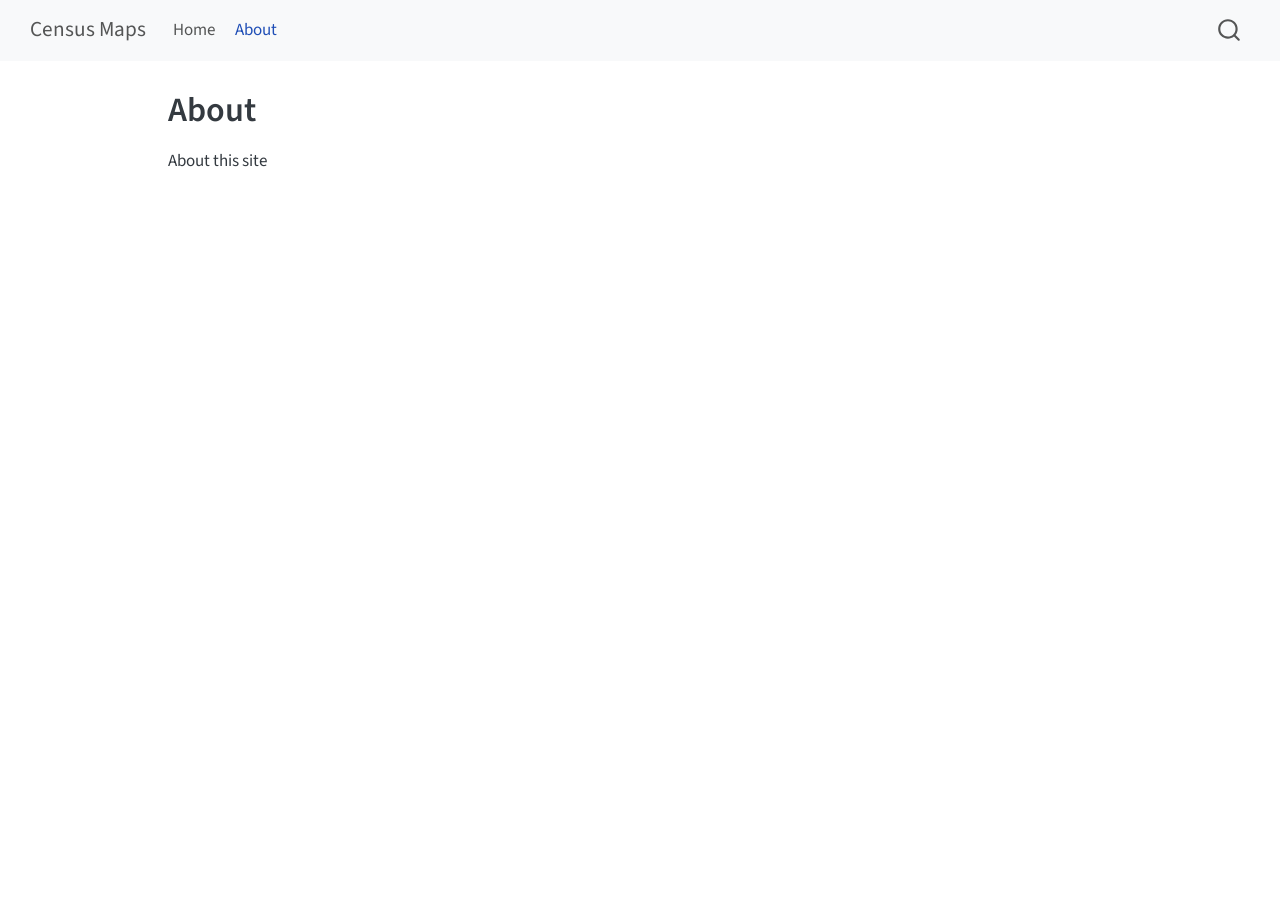
==== about.html @ 34466320 "Built site for gh-pages" ====
<!DOCTYPE html>
<html xmlns="http://www.w3.org/1999/xhtml" lang="en" xml:lang="en"><head>

<meta charset="utf-8">
<meta name="generator" content="quarto-1.10.19">

<meta name="viewport" content="width=device-width, initial-scale=1.0, user-scalable=yes">


<title>About – Census Maps</title>
<style>
/* Default styles provided by pandoc.
** See https://pandoc.org/MANUAL.html#variables-for-html for config info.
*/
span.smallcaps{font-variant: small-caps;}
div.columns{display: flex; gap: 1.5em;}
div.column{flex: auto;}
@media screen {
div.columns{gap: min(4vw, 1.5em);}
div.column{overflow-x: auto;}
}
div.hanging-indent{margin-left: 1.5em; text-indent: -1.5em;}
ul.task-list{list-style: none;}
ul.task-list li input[type="checkbox"] {
  width: 0.8em;
  margin: 0 0.8em 0.2em -1em; /* quarto-specific, see https://github.com/quarto-dev/quarto-cli/issues/4556 */ 
  vertical-align: middle;
}
</style>


<script src="site_libs/quarto-nav/quarto-nav.js"></script>
<script src="site_libs/quarto-nav/headroom.min.js"></script>
<script src="site_libs/clipboard/clipboard.min.js"></script>
<script src="site_libs/quarto-search/autocomplete.umd.js"></script>
<script src="site_libs/quarto-search/fuse.min.js"></script>
<script src="site_libs/quarto-search/quarto-search.js"></script>
<meta name="quarto:offset" content="./">
<script src="site_libs/quarto-html/quarto.js" type="module"></script>
<script src="site_libs/quarto-html/tabsets/tabsets.js" type="module"></script>
<script src="site_libs/quarto-html/popper.min.js"></script>
<script src="site_libs/quarto-html/tippy.umd.min.js"></script>
<script src="site_libs/quarto-html/anchor.min.js"></script>
<link href="site_libs/quarto-html/tippy.css" rel="stylesheet">
<link href="site_libs/quarto-html/quarto-syntax-highlighting-bf27225e3a48a9273f3daa8f8e829971.css" rel="stylesheet" id="quarto-text-highlighting-styles">
<script src="site_libs/bootstrap/bootstrap.min.js"></script>
<link href="site_libs/bootstrap/bootstrap-icons.css" rel="stylesheet">
<link href="site_libs/bootstrap/bootstrap-22ddd0bc8811bb05b22c9f1af5ad3da3.min.css" rel="stylesheet" append-hash="true" id="quarto-bootstrap" data-mode="light">
<script id="quarto-search-options" type="application/json">{
  "location": "navbar",
  "copy-button": false,
  "collapse-after": 3,
  "panel-placement": "end",
  "type": "overlay",
  "limit": 50,
  "keyboard-shortcut": [
    "f",
    "/",
    "s"
  ],
  "show-item-context": false,
  "language": {
    "search-no-results-text": "No results",
    "search-matching-documents-text": "matching documents",
    "search-copy-link-title": "Copy link to search",
    "search-hide-matches-text": "Hide additional matches",
    "search-more-match-text": "more match in this document",
    "search-more-matches-text": "more matches in this document",
    "search-clear-button-title": "Clear",
    "search-text-placeholder": "",
    "search-detached-cancel-button-title": "Cancel",
    "search-submit-button-title": "Submit",
    "search-label": "Search"
  }
}</script>


<link rel="stylesheet" href="styles.css">
</head>

<body class="nav-fixed quarto-light">

<div id="quarto-search-results"></div>
  <header id="quarto-header" class="headroom fixed-top">
    <nav class="navbar navbar-expand-lg " data-bs-theme="dark">
      <div class="navbar-container container-fluid">
      <div class="navbar-brand-container mx-auto">
    <a class="navbar-brand" href="./index.html">
    <span class="navbar-title">Census Maps</span>
    </a>
  </div>
            <div id="quarto-search" class="" title="Search"></div>
          <button class="navbar-toggler" type="button" data-bs-toggle="collapse" data-bs-target="#navbarCollapse" aria-controls="navbarCollapse" role="menu" aria-expanded="false" aria-label="Toggle navigation" onclick="if (window.quartoToggleHeadroom) { window.quartoToggleHeadroom(); }">
  <span class="navbar-toggler-icon"></span>
</button>
          <div class="collapse navbar-collapse" id="navbarCollapse">
            <ul class="navbar-nav navbar-nav-scroll me-auto">
  <li class="nav-item">
    <a class="nav-link" href="./index.html"> 
<span class="menu-text">Home</span></a>
  </li>  
  <li class="nav-item">
    <a class="nav-link active" href="./about.html" aria-current="page"> 
<span class="menu-text">About</span></a>
  </li>  
</ul>
          </div> <!-- /navcollapse -->
            <div class="quarto-navbar-tools">
</div>
      </div> <!-- /container-fluid -->
    </nav>
</header>
<!-- content -->
<div id="quarto-content" class="quarto-container page-columns page-rows-contents page-layout-article page-navbar">
<!-- sidebar -->
<!-- margin-sidebar -->
    <div id="quarto-margin-sidebar" class="sidebar margin-sidebar zindex-bottom">
        
    </div>
<!-- main -->
<main class="content" id="quarto-document-content">

<header id="title-block-header" class="quarto-title-block default">
<div class="quarto-title">
<h1 class="title">About</h1>
</div>



<div class="quarto-title-meta">

    
  
    
  </div>
  


</header>


<p>About this site</p>



</main> <!-- /main -->
<script id="quarto-html-after-body" type="application/javascript">
  window.document.addEventListener("DOMContentLoaded", function (event) {
    const icon = "";
    const anchorJS = new window.AnchorJS();
    anchorJS.options = {
      placement: 'right',
      icon: icon
    };
    anchorJS.add('.anchored');
    const isCodeAnnotation = (el) => {
      for (const clz of el.classList) {
        if (clz.startsWith('code-annotation-')) {                     
          return true;
        }
      }
      return false;
    }
    const onCopySuccess = function(e) {
      // button target
      const button = e.trigger;
      // don't keep focus
      button.blur();
      // flash "checked"
      button.classList.add('code-copy-button-checked');
      var currentTitle = button.getAttribute("title");
      button.setAttribute("title", "Copied!");
      let tooltip;
      if (window.bootstrap) {
        button.setAttribute("data-bs-toggle", "tooltip");
        button.setAttribute("data-bs-placement", "left");
        button.setAttribute("data-bs-title", "Copied!");
        tooltip = new bootstrap.Tooltip(button, 
          { trigger: "manual", 
            customClass: "code-copy-button-tooltip",
            offset: [0, -8]});
        tooltip.show();    
      }
      setTimeout(function() {
        if (tooltip) {
          tooltip.hide();
          button.removeAttribute("data-bs-title");
          button.removeAttribute("data-bs-toggle");
          button.removeAttribute("data-bs-placement");
        }
        button.setAttribute("title", currentTitle);
        button.classList.remove('code-copy-button-checked');
      }, 1000);
      // clear code selection
      e.clearSelection();
    }
    const getTextToCopy = function(trigger) {
      const outerScaffold = trigger.parentElement.cloneNode(true);
      const codeEl = outerScaffold.querySelector('code');
      for (const childEl of codeEl.children) {
        if (isCodeAnnotation(childEl)) {
          childEl.remove();
        }
      }
      return codeEl.innerText;
    }
    const clipboard = new window.ClipboardJS('.code-copy-button:not([data-in-quarto-modal])', {
      text: getTextToCopy
    });
    clipboard.on('success', onCopySuccess);
    if (window.document.getElementById('quarto-embedded-source-code-modal')) {
      const clipboardModal = new window.ClipboardJS('.code-copy-button[data-in-quarto-modal]', {
        text: getTextToCopy,
        container: window.document.getElementById('quarto-embedded-source-code-modal')
      });
      clipboardModal.on('success', onCopySuccess);
    }
      var localhostRegex = new RegExp(/^(?:http|https):\/\/localhost\:?[0-9]*\//);
      var mailtoRegex = new RegExp(/^mailto:/);
        var filterRegex = new RegExp('/' + window.location.host + '/');
      var isInternal = (href) => {
          return filterRegex.test(href) || localhostRegex.test(href) || mailtoRegex.test(href);
      }
      // Inspect non-navigation links and adorn them if external
     var links = window.document.querySelectorAll('a[href]:not(.nav-link):not(.navbar-brand):not(.toc-action):not(.sidebar-link):not(.sidebar-item-toggle):not(.pagination-link):not(.no-external):not([aria-hidden]):not(.dropdown-item):not(.quarto-navigation-tool):not(.about-link)');
      for (var i=0; i<links.length; i++) {
        const link = links[i];
        if (!isInternal(link.href)) {
          // undo the damage that might have been done by quarto-nav.js in the case of
          // links that we want to consider external
          if (link.dataset.originalHref !== undefined) {
            link.href = link.dataset.originalHref;
          }
        }
      }
    function tippyHover(el, contentFn, onTriggerFn, onUntriggerFn) {
      const config = {
        allowHTML: true,
        maxWidth: 500,
        delay: 100,
        arrow: false,
        appendTo: function(el) {
            return el.parentElement;
        },
        interactive: true,
        interactiveBorder: 10,
        theme: 'quarto',
        placement: 'bottom-start',
      };
      if (contentFn) {
        config.content = contentFn;
      }
      if (onTriggerFn) {
        config.onTrigger = onTriggerFn;
      }
      if (onUntriggerFn) {
        config.onUntrigger = onUntriggerFn;
      }
      window.tippy(el, config); 
    }
    const noterefs = window.document.querySelectorAll('a[role="doc-noteref"]');
    for (var i=0; i<noterefs.length; i++) {
      const ref = noterefs[i];
      tippyHover(ref, function() {
        // use id or data attribute instead here
        let href = ref.getAttribute('data-footnote-href') || ref.getAttribute('href');
        try { href = new URL(href).hash; } catch {}
        const id = href.replace(/^#\/?/, "");
        const note = window.document.getElementById(id);
        if (note) {
          return note.innerHTML;
        } else {
          return "";
        }
      });
    }
    const xrefs = window.document.querySelectorAll('a.quarto-xref');
    const processXRef = (id, note) => {
      // Strip column container classes
      const stripColumnClz = (el) => {
        el.classList.remove("page-full", "page-columns");
        if (el.children) {
          for (const child of el.children) {
            stripColumnClz(child);
          }
        }
      }
      stripColumnClz(note)
      if (id === null || id.startsWith('sec-')) {
        // Special case sections, only their first couple elements
        const container = document.createElement("div");
        if (note.children && note.children.length > 2) {
          container.appendChild(note.children[0].cloneNode(true));
          for (let i = 1; i < note.children.length; i++) {
            const child = note.children[i];
            if (child.tagName === "P" && child.innerText === "") {
              continue;
            } else {
              container.appendChild(child.cloneNode(true));
              break;
            }
          }
          if (window.Quarto?.typesetMath) {
            window.Quarto.typesetMath(container);
          }
          return container.innerHTML
        } else {
          if (window.Quarto?.typesetMath) {
            window.Quarto.typesetMath(note);
          }
          return note.innerHTML;
        }
      } else {
        // Remove any anchor links if they are present
        const anchorLink = note.querySelector('a.anchorjs-link');
        if (anchorLink) {
          anchorLink.remove();
        }
        if (window.Quarto?.typesetMath) {
          window.Quarto.typesetMath(note);
        }
        if (note.classList.contains("callout")) {
          return note.outerHTML;
        } else {
          return note.innerHTML;
        }
      }
    }
    for (var i=0; i<xrefs.length; i++) {
      const xref = xrefs[i];
      tippyHover(xref, undefined, function(instance) {
        instance.disable();
        let url = xref.getAttribute('href');
        let hash = undefined; 
        if (url.startsWith('#')) {
          hash = url;
        } else {
          try { hash = new URL(url).hash; } catch {}
        }
        if (hash) {
          const id = hash.replace(/^#\/?/, "");
          const note = window.document.getElementById(id);
          if (note !== null) {
            try {
              const html = processXRef(id, note.cloneNode(true));
              instance.setContent(html);
            } finally {
              instance.enable();
              instance.show();
            }
          } else {
            // See if we can fetch this
            fetch(url.split('#')[0])
            .then(res => res.text())
            .then(html => {
              const parser = new DOMParser();
              const htmlDoc = parser.parseFromString(html, "text/html");
              const note = htmlDoc.getElementById(id);
              if (note !== null) {
                const html = processXRef(id, note);
                instance.setContent(html);
              } 
            }).finally(() => {
              instance.enable();
              instance.show();
            });
          }
        } else {
          // See if we can fetch a full url (with no hash to target)
          // This is a special case and we should probably do some content thinning / targeting
          fetch(url)
          .then(res => res.text())
          .then(html => {
            const parser = new DOMParser();
            const htmlDoc = parser.parseFromString(html, "text/html");
            const note = htmlDoc.querySelector('main.content');
            if (note !== null) {
              // This should only happen for chapter cross references
              // (since there is no id in the URL)
              // remove the first header
              if (note.children.length > 0 && note.children[0].tagName === "HEADER") {
                note.children[0].remove();
              }
              const html = processXRef(null, note);
              instance.setContent(html);
            } 
          }).finally(() => {
            instance.enable();
            instance.show();
          });
        }
      }, function(instance) {
      });
    }
        let selectedAnnoteEl;
        const selectorForAnnotation = ( cell, annotation) => {
          let cellAttr = 'data-code-cell="' + cell + '"';
          let lineAttr = 'data-code-annotation="' +  annotation + '"';
          const selector = 'span[' + cellAttr + '][' + lineAttr + ']';
          return selector;
        }
        const selectCodeLines = (annoteEl) => {
          const doc = window.document;
          const targetCell = annoteEl.getAttribute("data-target-cell");
          const targetAnnotation = annoteEl.getAttribute("data-target-annotation");
          const annoteSpan = window.document.querySelector(selectorForAnnotation(targetCell, targetAnnotation));
          const lines = annoteSpan.getAttribute("data-code-lines").split(",");
          const lineIds = lines.map((line) => {
            return targetCell + "-" + line;
          })
          let top = null;
          let height = null;
          let parent = null;
          if (lineIds.length > 0) {
              //compute the position of the single el (top and bottom and make a div)
              const el = window.document.getElementById(lineIds[0]);
              top = el.offsetTop;
              height = el.offsetHeight;
              parent = el.parentElement.parentElement;
            if (lineIds.length > 1) {
              const lastEl = window.document.getElementById(lineIds[lineIds.length - 1]);
              const bottom = lastEl.offsetTop + lastEl.offsetHeight;
              height = bottom - top;
            }
            if (top !== null && height !== null && parent !== null) {
              // cook up a div (if necessary) and position it 
              let div = window.document.getElementById("code-annotation-line-highlight");
              if (div === null) {
                div = window.document.createElement("div");
                div.setAttribute("id", "code-annotation-line-highlight");
                div.style.position = 'absolute';
                parent.appendChild(div);
              }
              div.style.top = top - 2 + "px";
              div.style.height = height + 4 + "px";
              div.style.left = 0;
              let gutterDiv = window.document.getElementById("code-annotation-line-highlight-gutter");
              if (gutterDiv === null) {
                gutterDiv = window.document.createElement("div");
                gutterDiv.setAttribute("id", "code-annotation-line-highlight-gutter");
                gutterDiv.style.position = 'absolute';
                const codeCell = window.document.getElementById(targetCell);
                const gutter = codeCell.querySelector('.code-annotation-gutter');
                gutter.appendChild(gutterDiv);
              }
              gutterDiv.style.top = top - 2 + "px";
              gutterDiv.style.height = height + 4 + "px";
            }
            selectedAnnoteEl = annoteEl;
          }
        };
        const unselectCodeLines = () => {
          const elementsIds = ["code-annotation-line-highlight", "code-annotation-line-highlight-gutter"];
          elementsIds.forEach((elId) => {
            const div = window.document.getElementById(elId);
            if (div) {
              div.remove();
            }
          });
          selectedAnnoteEl = undefined;
        };
          // Handle positioning of the toggle
      window.addEventListener(
        "resize",
        throttle(() => {
          elRect = undefined;
          if (selectedAnnoteEl) {
            selectCodeLines(selectedAnnoteEl);
          }
        }, 10)
      );
      function throttle(fn, ms) {
      let throttle = false;
      let timer;
        return (...args) => {
          if(!throttle) { // first call gets through
              fn.apply(this, args);
              throttle = true;
          } else { // all the others get throttled
              if(timer) clearTimeout(timer); // cancel #2
              timer = setTimeout(() => {
                fn.apply(this, args);
                timer = throttle = false;
              }, ms);
          }
        };
      }
        // Attach click handler to the DT
        const annoteDls = window.document.querySelectorAll('dt[data-target-cell]');
        for (const annoteDlNode of annoteDls) {
          annoteDlNode.addEventListener('click', (event) => {
            const clickedEl = event.target;
            if (clickedEl !== selectedAnnoteEl) {
              unselectCodeLines();
              const activeEl = window.document.querySelector('dt[data-target-cell].code-annotation-active');
              if (activeEl) {
                activeEl.classList.remove('code-annotation-active');
              }
              selectCodeLines(clickedEl);
              clickedEl.classList.add('code-annotation-active');
            } else {
              // Unselect the line
              unselectCodeLines();
              clickedEl.classList.remove('code-annotation-active');
            }
          });
        }
    const findCites = (el) => {
      const parentEl = el.parentElement;
      if (parentEl) {
        const cites = parentEl.dataset.cites;
        if (cites) {
          return {
            el,
            cites: cites.split(' ')
          };
        } else {
          return findCites(el.parentElement)
        }
      } else {
        return undefined;
      }
    };
    var bibliorefs = window.document.querySelectorAll('a[role="doc-biblioref"]');
    for (var i=0; i<bibliorefs.length; i++) {
      const ref = bibliorefs[i];
      const citeInfo = findCites(ref);
      if (citeInfo) {
        tippyHover(citeInfo.el, function() {
          var popup = window.document.createElement('div');
          citeInfo.cites.forEach(function(cite) {
            var citeDiv = window.document.createElement('div');
            citeDiv.classList.add('hanging-indent');
            citeDiv.classList.add('csl-entry');
            var biblioDiv = window.document.getElementById('ref-' + cite);
            if (biblioDiv) {
              citeDiv.innerHTML = biblioDiv.innerHTML;
            }
            popup.appendChild(citeDiv);
          });
          return popup.innerHTML;
        });
      }
    }
  });
  </script>
</div> <!-- /content -->




</body></html>
---- site_libs/quarto-html/tippy.css ----
.tippy-box[data-animation=fade][data-state=hidden]{opacity:0}[data-tippy-root]{max-width:calc(100vw - 10px)}.tippy-box{position:relative;background-color:#333;color:#fff;border-radius:4px;font-size:14px;line-height:1.4;white-space:normal;outline:0;transition-property:transform,visibility,opacity}.tippy-box[data-placement^=top]>.tippy-arrow{bottom:0}.tippy-box[data-placement^=top]>.tippy-arrow:before{bottom:-7px;left:0;border-width:8px 8px 0;border-top-color:initial;transform-origin:center top}.tippy-box[data-placement^=bottom]>.tippy-arrow{top:0}.tippy-box[data-placement^=bottom]>.tippy-arrow:before{top:-7px;left:0;border-width:0 8px 8px;border-bottom-color:initial;transform-origin:center bottom}.tippy-box[data-placement^=left]>.tippy-arrow{right:0}.tippy-box[data-placement^=left]>.tippy-arrow:before{border-width:8px 0 8px 8px;border-left-color:initial;right:-7px;transform-origin:center left}.tippy-box[data-placement^=right]>.tippy-arrow{left:0}.tippy-box[data-placement^=right]>.tippy-arrow:before{left:-7px;border-width:8px 8px 8px 0;border-right-color:initial;transform-origin:center right}.tippy-box[data-inertia][data-state=visible]{transition-timing-function:cubic-bezier(.54,1.5,.38,1.11)}.tippy-arrow{width:16px;height:16px;color:#333}.tippy-arrow:before{content:"";position:absolute;border-color:transparent;border-style:solid}.tippy-content{position:relative;padding:5px 9px;z-index:1}
---- site_libs/quarto-html/quarto-syntax-highlighting-bf27225e3a48a9273f3daa8f8e829971.css ----
/* quarto syntax highlight colors */
:root {
  --quarto-hl-ot-color: #003B4F;
  --quarto-hl-at-color: #657422;
  --quarto-hl-ss-color: #20794D;
  --quarto-hl-an-color: #5E5E5E;
  --quarto-hl-fu-color: #4758AB;
  --quarto-hl-st-color: #20794D;
  --quarto-hl-cf-color: #003B4F;
  --quarto-hl-op-color: #5E5E5E;
  --quarto-hl-er-color: #AD0000;
  --quarto-hl-bn-color: #AD0000;
  --quarto-hl-al-color: #AD0000;
  --quarto-hl-va-color: #111111;
  --quarto-hl-bu-color: inherit;
  --quarto-hl-ex-color: inherit;
  --quarto-hl-pp-color: #AD0000;
  --quarto-hl-in-color: #5E5E5E;
  --quarto-hl-vs-color: #20794D;
  --quarto-hl-wa-color: #5E5E5E;
  --quarto-hl-do-color: #5E5E5E;
  --quarto-hl-im-color: #00769E;
  --quarto-hl-ch-color: #20794D;
  --quarto-hl-dt-color: #AD0000;
  --quarto-hl-fl-color: #AD0000;
  --quarto-hl-co-color: #5E5E5E;
  --quarto-hl-cv-color: #5E5E5E;
  --quarto-hl-cn-color: #8f5902;
  --quarto-hl-sc-color: #5E5E5E;
  --quarto-hl-dv-color: #AD0000;
  --quarto-hl-kw-color: #003B4F;
}

/* other quarto variables */
:root {
  --quarto-font-monospace: SFMono-Regular, Menlo, Monaco, Consolas, "Liberation Mono", "Courier New", monospace;
}

/* syntax highlight based on Pandoc's rules */
pre > code.sourceCode > span {
  color: #003B4F;
}

code.sourceCode > span {
  color: #003B4F;
}

div.sourceCode,
div.sourceCode pre.sourceCode {
  color: #003B4F;
}

/* Normal */
code span {
  color: #003B4F;
}

/* Alert */
code span.al {
  color: #AD0000;
  font-style: inherit;
}

/* Annotation */
code span.an {
  color: #5E5E5E;
  font-style: inherit;
}

/* Attribute */
code span.at {
  color: #657422;
  font-style: inherit;
}

/* BaseN */
code span.bn {
  color: #AD0000;
  font-style: inherit;
}

/* BuiltIn */
code span.bu {
  font-style: inherit;
}

/* ControlFlow */
code span.cf {
  color: #003B4F;
  font-weight: bold;
  font-style: inherit;
}

/* Char */
code span.ch {
  color: #20794D;
  font-style: inherit;
}

/* Constant */
code span.cn {
  color: #8f5902;
  font-style: inherit;
}

/* Comment */
code span.co {
  color: #5E5E5E;
  font-style: inherit;
}

/* CommentVar */
code span.cv {
  color: #5E5E5E;
  font-style: italic;
}

/* Documentation */
code span.do {
  color: #5E5E5E;
  font-style: italic;
}

/* DataType */
code span.dt {
  color: #AD0000;
  font-style: inherit;
}

/* DecVal */
code span.dv {
  color: #AD0000;
  font-style: inherit;
}

/* Error */
code span.er {
  color: #AD0000;
  font-style: inherit;
}

/* Extension */
code span.ex {
  font-style: inherit;
}

/* Float */
code span.fl {
  color: #AD0000;
  font-style: inherit;
}

/* Function */
code span.fu {
  color: #4758AB;
  font-style: inherit;
}

/* Import */
code span.im {
  color: #00769E;
  font-style: inherit;
}

/* Information */
code span.in {
  color: #5E5E5E;
  font-style: inherit;
}

/* Keyword */
code span.kw {
  color: #003B4F;
  font-weight: bold;
  font-style: inherit;
}

/* Operator */
code span.op {
  color: #5E5E5E;
  font-style: inherit;
}

/* Other */
code span.ot {
  color: #003B4F;
  font-style: inherit;
}

/* Preprocessor */
code span.pp {
  color: #AD0000;
  font-style: inherit;
}

/* SpecialChar */
code span.sc {
  color: #5E5E5E;
  font-style: inherit;
}

/* SpecialString */
code span.ss {
  color: #20794D;
  font-style: inherit;
}

/* String */
code span.st {
  color: #20794D;
  font-style: inherit;
}

/* Variable */
code span.va {
  color: #111111;
  font-style: inherit;
}

/* VerbatimString */
code span.vs {
  color: #20794D;
  font-style: inherit;
}

/* Warning */
code span.wa {
  color: #5E5E5E;
  font-style: italic;
}

.prevent-inlining {
  content: "</";
}

/*# sourceMappingURL=8be38f48d34c45af72792cbd699585e7.css.map */
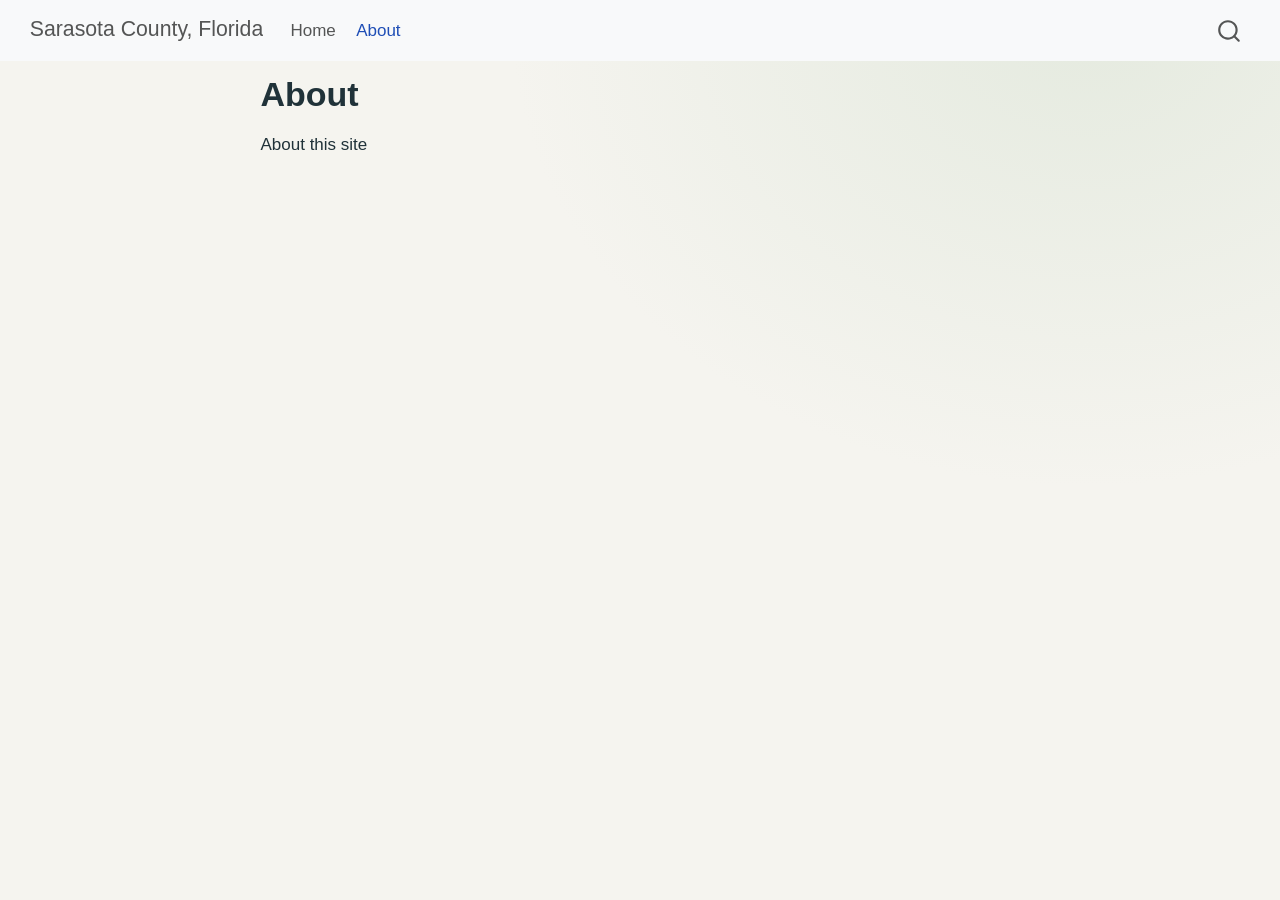
==== commit 24143e62: "Built site for gh-pages" ====
--- a/about.html
+++ b/about.html
@@ -7,7 +7,7 @@
 <meta name="viewport" content="width=device-width, initial-scale=1.0, user-scalable=yes">
 
 
-<title>About – Census Maps</title>
+<title>About – Sarasota County, Florida</title>
 <style>
 /* Default styles provided by pandoc.
 ** See https://pandoc.org/MANUAL.html#variables-for-html for config info.
@@ -78,7 +78,7 @@
 <link rel="stylesheet" href="styles.css">
 </head>
 
-<body class="nav-fixed quarto-light">
+<body class="nav-fixed fullcontent quarto-light">
 
 <div id="quarto-search-results"></div>
   <header id="quarto-header" class="headroom fixed-top">
@@ -86,7 +86,7 @@
       <div class="navbar-container container-fluid">
       <div class="navbar-brand-container mx-auto">
     <a class="navbar-brand" href="./index.html">
-    <span class="navbar-title">Census Maps</span>
+    <span class="navbar-title">Sarasota County, Florida</span>
     </a>
   </div>
             <div id="quarto-search" class="" title="Search"></div>
@@ -114,9 +114,7 @@
 <div id="quarto-content" class="quarto-container page-columns page-rows-contents page-layout-article page-navbar">
 <!-- sidebar -->
 <!-- margin-sidebar -->
-    <div id="quarto-margin-sidebar" class="sidebar margin-sidebar zindex-bottom">
-        
-    </div>
+    
 <!-- main -->
 <main class="content" id="quarto-document-content">
 
@@ -217,7 +215,7 @@
     }
       var localhostRegex = new RegExp(/^(?:http|https):\/\/localhost\:?[0-9]*\//);
       var mailtoRegex = new RegExp(/^mailto:/);
-        var filterRegex = new RegExp('/' + window.location.host + '/');
+        var filterRegex = new RegExp("https:\/\/alexajt\.github\.io\/census-mapping\/");
       var isInternal = (href) => {
           return filterRegex.test(href) || localhostRegex.test(href) || mailtoRegex.test(href);
       }
--- a/styles.css
+++ b/styles.css
@@ -0,0 +1,473 @@
+:root {
+  --ink: #203239;
+  --muted: #647779;
+  --paper: #f5f4ef;
+  --line: #e4e6df;
+  --accent: #d65b42;
+  --serif: Georgia, "Times New Roman", serif;
+}
+
+body {
+  color: var(--ink);
+  background:
+    radial-gradient(ellipse at 85% 2%, rgba(218, 228, 213, 0.6), transparent 34rem),
+    var(--paper);
+  font-family: "Aptos", "Segoe UI", sans-serif;
+}
+
+.hero,
+main {
+  width: min(1120px, calc(100% - 40px));
+  margin: 0 auto;
+}
+
+.hero {
+  max-width: 760px;
+  padding: clamp(54px, 9vw, 104px) 0 42px;
+}
+
+.eyebrow,
+.section-kicker,
+.stat-label {
+  font-size: 0.7rem;
+  font-weight: 750;
+  letter-spacing: 0.12em;
+}
+
+.eyebrow {
+  display: flex;
+  align-items: center;
+  gap: 9px;
+  color: #52716a;
+}
+
+.live-dot {
+  width: 8px;
+  height: 8px;
+  border-radius: 50%;
+  background: #d65b42;
+  box-shadow: 0 0 0 4px rgba(214, 91, 66, 0.12);
+}
+
+.hero h1 {
+  margin: 17px 0 13px;
+  font-family: var(--serif);
+  font-size: clamp(3rem, 7vw, 5.3rem);
+  font-weight: 500;
+  letter-spacing: -0.055em;
+  line-height: 0.98;
+}
+
+.hero-copy {
+  max-width: 610px;
+  color: var(--muted);
+  font-size: clamp(1rem, 2vw, 1.14rem);
+  line-height: 1.7;
+}
+
+.hero-meta {
+  display: flex;
+  flex-wrap: wrap;
+  gap: 11px;
+  margin-top: 23px;
+  color: #53686a;
+  font-size: 0.82rem;
+  font-weight: 600;
+}
+
+.meta-divider {
+  color: #b7bfba;
+}
+
+main {
+  padding-bottom: 48px;
+}
+
+.control-panel,
+.chart-card,
+.stat-card {
+  border: 1px solid rgba(32, 50, 57, 0.08);
+  background: rgba(255, 255, 255, 0.82);
+  box-shadow: 0 12px 34px rgba(35, 54, 53, 0.045);
+}
+
+.control-panel {
+  display: grid;
+  grid-template-columns: minmax(240px, 1fr) auto minmax(230px, 0.8fr);
+  align-items: end;
+  gap: 28px;
+  padding: 23px 26px 20px;
+  border-radius: 15px;
+}
+
+.control-heading {
+  display: flex;
+  align-items: center;
+  justify-content: space-between;
+  margin-bottom: 11px;
+}
+
+.control-heading label,
+.metric-control label {
+  display: block;
+  color: #31484b;
+  font-size: 0.86rem;
+  font-weight: 700;
+}
+
+.control-heading output {
+  color: var(--accent);
+  font-family: var(--serif);
+  font-size: 1.5rem;
+  font-weight: 700;
+}
+
+#year-slider {
+  width: 100%;
+  height: 5px;
+  margin: 5px 0 2px;
+  accent-color: var(--accent);
+  cursor: pointer;
+}
+
+.slider-ends {
+  display: flex;
+  justify-content: space-between;
+  color: #879493;
+  font-size: 0.71rem;
+}
+
+.play-button {
+  display: inline-flex;
+  min-width: 92px;
+  align-items: center;
+  justify-content: center;
+  gap: 8px;
+  padding: 10px 15px;
+  border: 1px solid #dce3df;
+  border-radius: 9px;
+  color: #315957;
+  background: #f8faf7;
+  font: inherit;
+  font-size: 0.83rem;
+  font-weight: 700;
+  cursor: pointer;
+}
+
+.play-button:hover,
+.play-button.is-playing {
+  border-color: #9ab8ad;
+  background: #edf4ef;
+}
+
+.metric-control select {
+  display: block;
+  width: 100%;
+  margin-top: 9px;
+  padding: 10px 34px 10px 12px;
+  border: 1px solid #dce3df;
+  border-radius: 9px;
+  color: var(--ink);
+  background: #fff;
+  font: inherit;
+  font-size: 0.86rem;
+}
+
+.year-note {
+  min-height: 1.2em;
+  margin: 13px 3px 17px;
+  color: #71817e;
+  font-size: 0.78rem;
+}
+
+.year-note.is-unavailable {
+  color: #a64c38;
+}
+
+.stat-grid {
+  display: grid;
+  grid-template-columns: repeat(4, minmax(0, 1fr));
+  gap: 13px;
+  margin-bottom: 20px;
+}
+
+.stat-card {
+  display: flex;
+  min-height: 143px;
+  flex-direction: column;
+  align-items: flex-start;
+  justify-content: space-between;
+  padding: 18px 19px;
+  border-radius: 13px;
+}
+
+.stat-primary {
+  color: #fff;
+  border-color: #285d59;
+  background: linear-gradient(145deg, #337a72, #245953);
+}
+
+.stat-label {
+  color: #74847f;
+  font-size: 0.63rem;
+  line-height: 1.5;
+}
+
+.stat-primary .stat-label,
+.stat-primary .stat-detail {
+  color: rgba(255, 255, 255, 0.72);
+}
+
+.stat-value {
+  margin: 10px 0 7px;
+  font-family: var(--serif);
+  font-size: clamp(1.55rem, 3vw, 2.15rem);
+  font-weight: 600;
+  letter-spacing: -0.035em;
+  line-height: 1.05;
+}
+
+.stat-detail {
+  color: #6f7e7b;
+  font-size: 0.73rem;
+  line-height: 1.45;
+}
+
+.chart-card {
+  margin-top: 17px;
+  padding: 24px 27px 19px;
+  border-radius: 15px;
+}
+
+.section-heading {
+  display: flex;
+  align-items: center;
+  justify-content: space-between;
+  gap: 15px;
+}
+
+.section-kicker {
+  margin: 0 0 7px;
+  color: #68827c;
+  font-size: 0.62rem;
+}
+
+.section-heading h2 {
+  margin: 0;
+  font-family: var(--serif);
+  font-size: clamp(1.45rem, 3vw, 1.9rem);
+  font-weight: 500;
+  letter-spacing: -0.025em;
+}
+
+.chart-note {
+  padding: 7px 10px;
+  border-radius: 20px;
+  color: #5d7773;
+  background: #edf3ee;
+  font-size: 0.68rem;
+  font-weight: 700;
+  white-space: nowrap;
+}
+
+.chart-wrap {
+  width: 100%;
+  margin-top: 19px;
+}
+
+.chart-wrap svg {
+  display: block;
+  width: 100%;
+  height: auto;
+  overflow: visible;
+}
+
+.grid-line {
+  stroke: #e8ebe6;
+  stroke-width: 1;
+}
+
+.axis-label {
+  fill: #83908d;
+  font-family: "Aptos", "Segoe UI", sans-serif;
+  font-size: 11px;
+}
+
+.trend-line {
+  fill: none;
+  stroke-width: 3;
+  stroke-linecap: round;
+  stroke-linejoin: round;
+}
+
+.trend-point {
+  stroke: #fff;
+  stroke-width: 1.5;
+}
+
+.legend {
+  display: flex;
+  flex-wrap: wrap;
+  gap: 18px;
+  margin: 2px 0 0 6%;
+}
+
+.legend-item {
+  display: inline-flex;
+  align-items: center;
+  gap: 7px;
+  color: #647573;
+  font-size: 0.73rem;
+}
+
+.legend-item i {
+  width: 9px;
+  height: 9px;
+  border-radius: 50%;
+}
+
+.comparison-copy {
+  margin: 10px 0 22px;
+  color: #73817f;
+  font-size: 0.83rem;
+}
+
+.comparison-list {
+  display: grid;
+  gap: 17px;
+  padding: 4px 0 8px;
+}
+
+.comparison-row {
+  display: grid;
+  grid-template-columns: minmax(105px, 0.7fr) minmax(80px, 2fr) minmax(75px, auto);
+  align-items: center;
+  gap: 16px;
+}
+
+.comparison-name {
+  color: #536765;
+  font-size: 0.82rem;
+}
+
+.is-sarasota .comparison-name {
+  color: #ad4937;
+  font-weight: 750;
+}
+
+.bar-track {
+  display: block;
+  height: 12px;
+  overflow: hidden;
+  border-radius: 20px;
+  background: #f0f2ed;
+}
+
+.bar-fill {
+  display: block;
+  height: 100%;
+  border-radius: inherit;
+  transition: width 350ms ease;
+}
+
+.comparison-value {
+  color: #344a4b;
+  font-size: 0.8rem;
+  font-variant-numeric: tabular-nums;
+  text-align: right;
+}
+
+.source-note {
+  max-width: 850px;
+  margin: 28px 4px 0;
+  color: #75827f;
+  font-size: 0.75rem;
+  line-height: 1.65;
+}
+
+.source-note strong {
+  color: #455b58;
+  font-size: 0.78rem;
+}
+
+.source-note p {
+  margin: 5px 0;
+}
+
+@media (max-width: 760px) {
+  .control-panel {
+    grid-template-columns: 1fr auto;
+    gap: 18px;
+    padding: 19px;
+  }
+
+  .metric-control {
+    grid-column: 1 / -1;
+  }
+
+  .stat-grid {
+    grid-template-columns: repeat(2, minmax(0, 1fr));
+  }
+
+  .chart-card {
+    padding: 20px 16px 16px;
+  }
+}
+
+@media (max-width: 480px) {
+  .page-shell {
+    width: min(100% - 24px, 1120px);
+  }
+
+  .hero {
+    padding-top: 48px;
+  }
+
+  .hero-meta {
+    gap: 7px;
+    font-size: 0.72rem;
+  }
+
+  .stat-grid {
+    gap: 9px;
+  }
+
+  .stat-card {
+    min-height: 130px;
+    padding: 14px;
+  }
+
+  .stat-value {
+    font-size: 1.55rem;
+  }
+
+  .section-heading {
+    align-items: flex-start;
+    flex-direction: column;
+  }
+
+  .comparison-row {
+    grid-template-columns: 82px minmax(45px, 1fr) 68px;
+    gap: 9px;
+  }
+
+  .comparison-name,
+  .comparison-value {
+    font-size: 0.7rem;
+  }
+
+  .legend {
+    gap: 10px;
+    margin-left: 0;
+  }
+}
+
+@media (prefers-reduced-motion: reduce) {
+  *,
+  *::before,
+  *::after {
+    scroll-behavior: auto !important;
+    transition-duration: 0.01ms !important;
+    animation-duration: 0.01ms !important;
+  }
+}
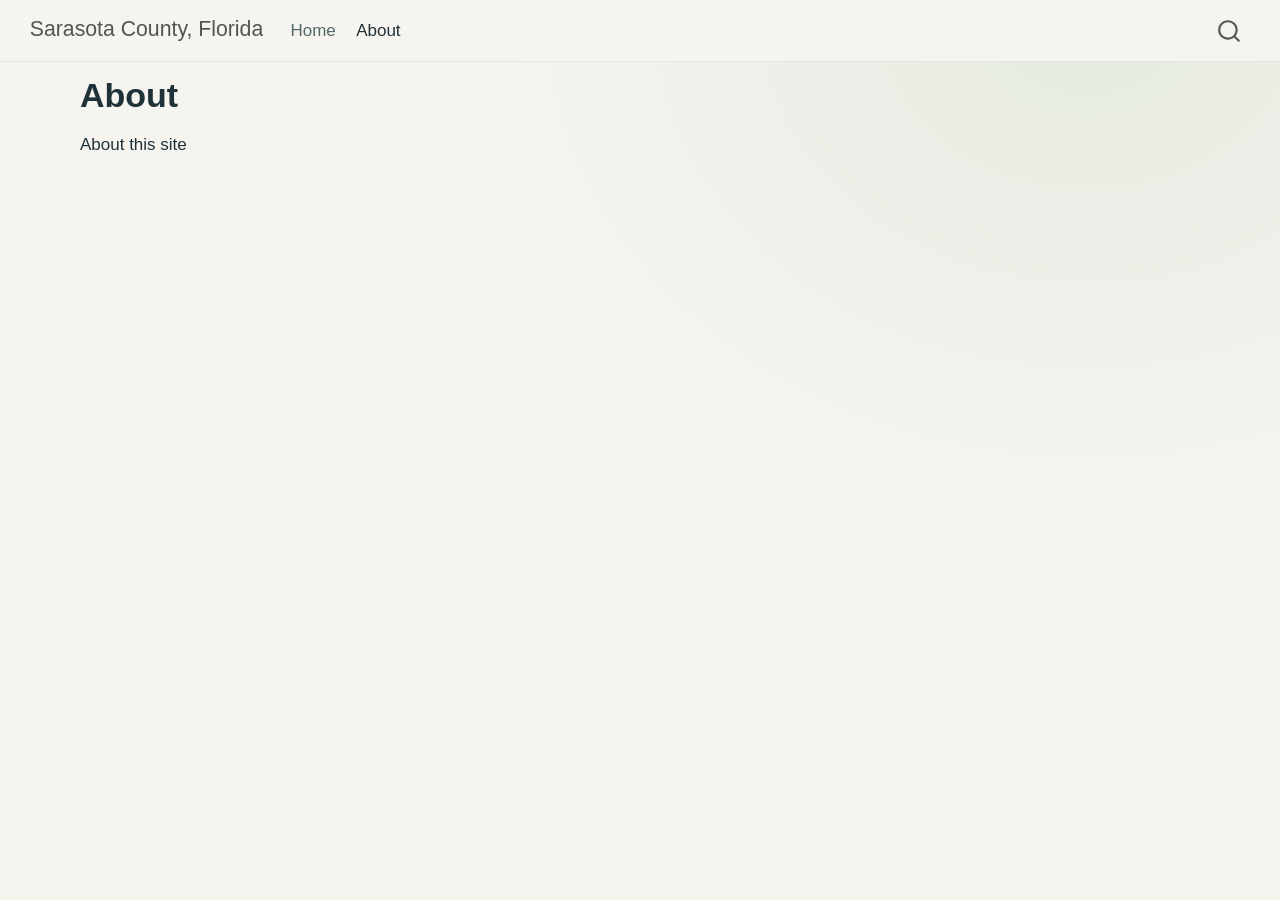
==== commit 5ba3fad6: "Built site for gh-pages" ====
--- a/about.html
+++ b/about.html
@@ -45,7 +45,7 @@
 <link href="site_libs/quarto-html/quarto-syntax-highlighting-bf27225e3a48a9273f3daa8f8e829971.css" rel="stylesheet" id="quarto-text-highlighting-styles">
 <script src="site_libs/bootstrap/bootstrap.min.js"></script>
 <link href="site_libs/bootstrap/bootstrap-icons.css" rel="stylesheet">
-<link href="site_libs/bootstrap/bootstrap-22ddd0bc8811bb05b22c9f1af5ad3da3.min.css" rel="stylesheet" append-hash="true" id="quarto-bootstrap" data-mode="light">
+<link href="site_libs/bootstrap/bootstrap-653ef6828335c5e6185682857ab07f8e.min.css" rel="stylesheet" append-hash="true" id="quarto-bootstrap" data-mode="light">
 <script id="quarto-search-options" type="application/json">{
   "location": "navbar",
   "copy-button": false,
@@ -78,7 +78,7 @@
 <link rel="stylesheet" href="styles.css">
 </head>
 
-<body class="nav-fixed fullcontent quarto-light">
+<body class="nav-fixed quarto-light">
 
 <div id="quarto-search-results"></div>
   <header id="quarto-header" class="headroom fixed-top">
@@ -111,27 +111,14 @@
     </nav>
 </header>
 <!-- content -->
-<div id="quarto-content" class="quarto-container page-columns page-rows-contents page-layout-article page-navbar">
+<div id="quarto-content" class="quarto-container page-columns page-rows-contents page-layout-full page-navbar">
 <!-- sidebar -->
 <!-- margin-sidebar -->
     
 <!-- main -->
-<main class="content" id="quarto-document-content">
-
-<header id="title-block-header" class="quarto-title-block default">
-<div class="quarto-title">
-<h1 class="title">About</h1>
-</div>
-
-
-
-<div class="quarto-title-meta">
-
-    
-  
-    
-  </div>
-  
+<main class="content column-page" id="quarto-document-content"><header id="title-block-header" class="quarto-title-block"><h1 class="title display-7">About</h1></header>
+
+<header id="title-block-header">
 
 
 </header>
--- a/styles.css
+++ b/styles.css
@@ -7,6 +7,12 @@
   --serif: Georgia, "Times New Roman", serif;
 }
 
+*,
+*::before,
+*::after {
+  box-sizing: border-box;
+}
+
 body {
   color: var(--ink);
   background:
@@ -15,15 +21,38 @@
   font-family: "Aptos", "Segoe UI", sans-serif;
 }
 
-.hero,
-main {
+.hero {
+  width: min(760px, calc(100% - 40px));
+  margin: 0 auto;
+}
+
+#quarto-document-content {
+  grid-column: screen-start / screen-end;
   width: min(1120px, calc(100% - 40px));
+  max-width: 1120px;
   margin: 0 auto;
+  padding-right: 0;
+  padding-left: 0;
+}
+
+#title-block-header:empty {
+  display: none;
 }
 
 .hero {
-  max-width: 760px;
   padding: clamp(54px, 9vw, 104px) 0 42px;
+}
+
+.dashboard-content {
+  padding-bottom: 48px;
+}
+
+#quarto-header .navbar {
+  --bs-navbar-color: #53686a;
+  --bs-navbar-hover-color: var(--accent);
+  --bs-navbar-active-color: var(--ink);
+  border-bottom: 1px solid var(--line);
+  background-color: rgba(245, 244, 239, 0.96);
 }
 
 .eyebrow,
@@ -77,10 +106,6 @@
 
 .meta-divider {
   color: #b7bfba;
-}
-
-main {
-  padding-bottom: 48px;
 }
 
 .control-panel,
@@ -173,6 +198,10 @@
   font-size: 0.86rem;
 }
 
+.metric-control p {
+  margin: 0;
+}
+
 .year-note {
   min-height: 1.2em;
   margin: 13px 3px 17px;
@@ -394,7 +423,7 @@
   margin: 5px 0;
 }
 
-@media (max-width: 760px) {
+@media (max-width: 860px) {
   .control-panel {
     grid-template-columns: 1fr auto;
     gap: 18px;
@@ -415,11 +444,12 @@
 }
 
 @media (max-width: 480px) {
-  .page-shell {
-    width: min(100% - 24px, 1120px);
+  #quarto-document-content {
+    width: calc(100% - 24px);
   }
 
   .hero {
+    width: calc(100% - 24px);
     padding-top: 48px;
   }
 
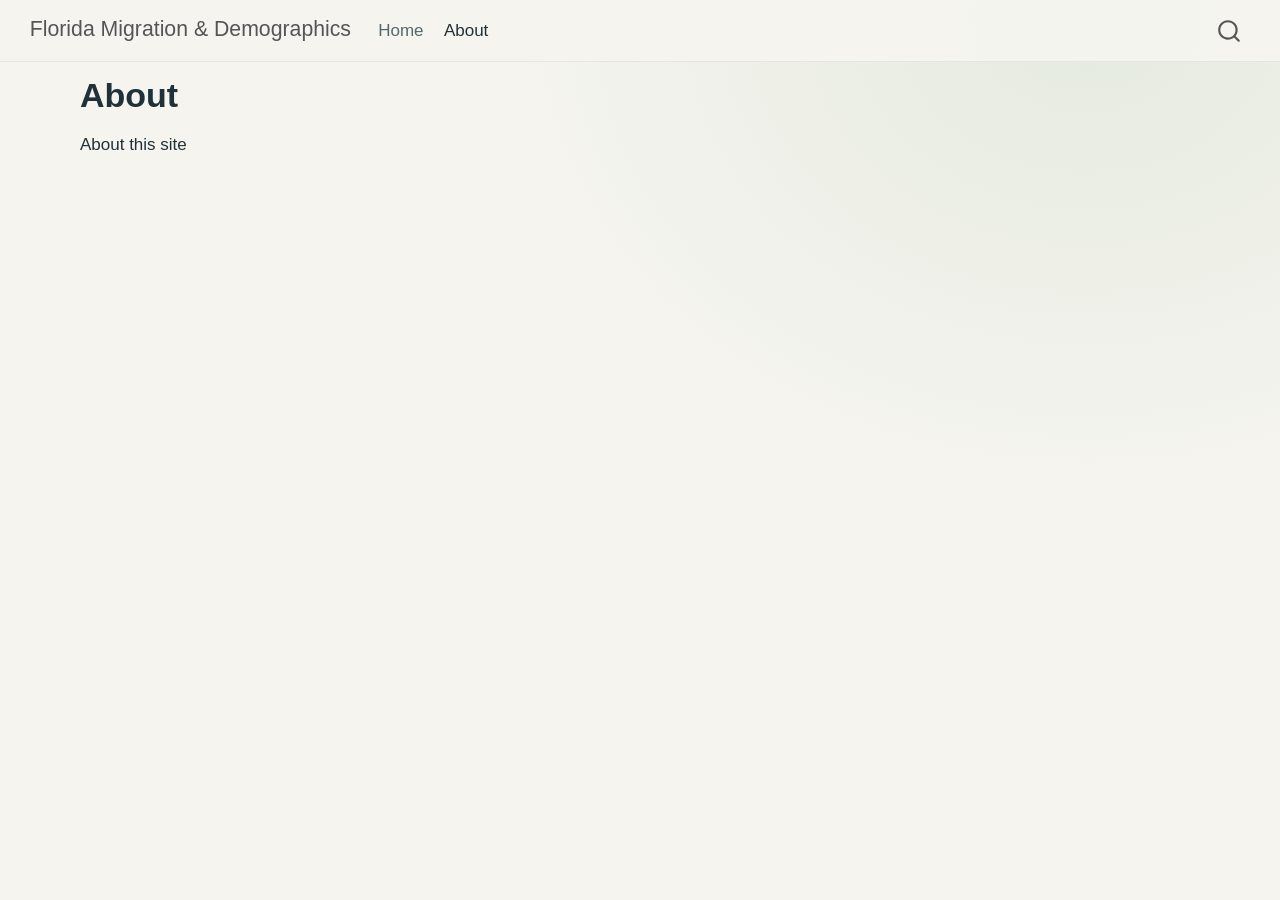
==== commit 3eb661ed: "Built site for gh-pages" ====
--- a/about.html
+++ b/about.html
@@ -7,7 +7,7 @@
 <meta name="viewport" content="width=device-width, initial-scale=1.0, user-scalable=yes">
 
 
-<title>About – Sarasota County, Florida</title>
+<title>About – Florida Migration &amp; Demographics</title>
 <style>
 /* Default styles provided by pandoc.
 ** See https://pandoc.org/MANUAL.html#variables-for-html for config info.
@@ -86,7 +86,7 @@
       <div class="navbar-container container-fluid">
       <div class="navbar-brand-container mx-auto">
     <a class="navbar-brand" href="./index.html">
-    <span class="navbar-title">Sarasota County, Florida</span>
+    <span class="navbar-title">Florida Migration &amp; Demographics</span>
     </a>
   </div>
             <div id="quarto-search" class="" title="Search"></div>
--- a/styles.css
+++ b/styles.css
@@ -118,9 +118,9 @@
 
 .control-panel {
   display: grid;
-  grid-template-columns: minmax(240px, 1fr) auto minmax(230px, 0.8fr);
+  grid-template-columns: minmax(210px, 1fr) auto minmax(190px, 0.75fr) minmax(220px, 0.9fr);
   align-items: end;
-  gap: 28px;
+  gap: 20px;
   padding: 23px 26px 20px;
   border-radius: 15px;
 }
@@ -423,7 +423,140 @@
   margin: 5px 0;
 }
 
+.map-grid {
+  display: grid;
+  grid-template-columns: minmax(280px, 1fr) minmax(300px, 1.15fr);
+  gap: 20px;
+  margin-top: 18px;
+}
+
+.map-panel {
+  display: flex;
+  flex-direction: column;
+  justify-content: space-between;
+  padding: 16px 18px;
+  border: 1px solid #e4e8e2;
+  border-radius: 13px;
+  background: #fafaf7;
+}
+
+.map-panel-header {
+  display: flex;
+  align-items: baseline;
+  justify-content: space-between;
+  gap: 10px;
+  margin-bottom: 8px;
+}
+
+.map-panel-title {
+  margin: 0;
+  color: #263d40;
+  font-family: var(--serif);
+  font-size: 1.08rem;
+  font-weight: 600;
+}
+
+.map-panel-sub {
+  color: #6b7d7a;
+  font-size: 0.74rem;
+}
+
+.map-stage {
+  position: relative;
+  display: flex;
+  min-height: 320px;
+  align-items: center;
+  justify-content: center;
+}
+
+.map-stage svg {
+  width: 100%;
+  height: 320px;
+  overflow: visible;
+}
+
+.map-feature {
+  stroke: rgba(255, 255, 255, 0.78);
+  stroke-width: 0.7;
+  cursor: pointer;
+  transition: opacity 150ms ease, stroke-width 150ms ease;
+}
+
+.map-feature:hover {
+  stroke: #1b2c2e;
+  stroke-width: 1.6;
+}
+
+.map-feature.is-active {
+  stroke: #d65b42;
+  stroke-width: 2.2;
+}
+
+.map-scale {
+  display: flex;
+  align-items: center;
+  justify-content: space-between;
+  gap: 10px;
+  margin-top: 10px;
+  color: #677775;
+  font-size: 0.72rem;
+}
+
+.scale-bar {
+  flex: 1;
+  height: 8px;
+  border-radius: 99px;
+  background: linear-gradient(90deg, #e7efe9, #7eb1a6, #2b6f6a, #d65b42);
+}
+
+.tract-readout {
+  margin-top: 12px;
+  padding: 12px 14px;
+  border: 1px solid #dfe5df;
+  border-radius: 10px;
+  background: #fff;
+  font-size: 0.78rem;
+}
+
+.tract-readout-title {
+  display: flex;
+  align-items: center;
+  justify-content: space-between;
+  gap: 8px;
+  margin-bottom: 8px;
+  color: #203239;
+  font-weight: 700;
+}
+
+.tract-metrics-mini {
+  display: grid;
+  grid-template-columns: repeat(3, minmax(0, 1fr));
+  gap: 8px 12px;
+  color: #5b6d6b;
+  font-size: 0.73rem;
+}
+
+.tract-metrics-mini strong {
+  display: block;
+  color: #203239;
+  font-size: 0.84rem;
+}
+
+.comparison-row.is-clickable {
+  padding: 5px 8px;
+  border-radius: 8px;
+  cursor: pointer;
+  transition: background-color 140ms ease;
+}
+
+.comparison-row.is-clickable:hover {
+  background-color: #f1f4ef;
+}
+
 @media (max-width: 860px) {
+  .map-grid {
+    grid-template-columns: 1fr;
+  }
   .control-panel {
     grid-template-columns: 1fr auto;
     gap: 18px;
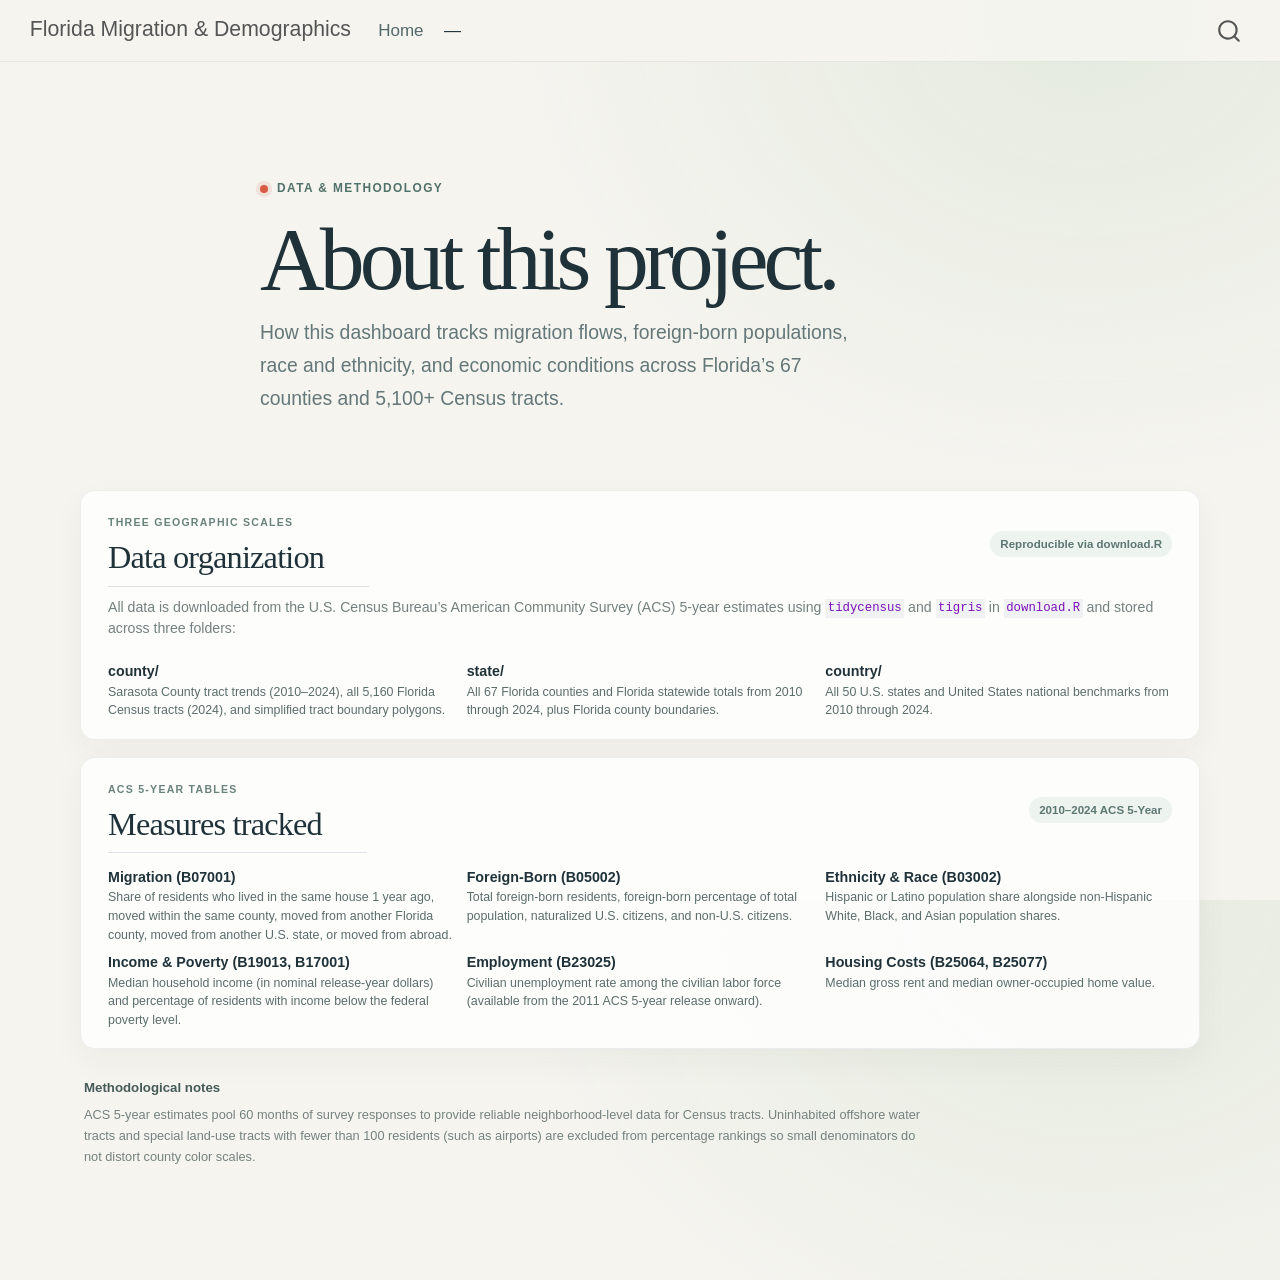
==== commit 4622ca49: "Built site for gh-pages" ====
--- a/about.html
+++ b/about.html
@@ -7,7 +7,7 @@
 <meta name="viewport" content="width=device-width, initial-scale=1.0, user-scalable=yes">
 
 
-<title>About – Florida Migration &amp; Demographics</title>
+<title>about – Florida Migration &amp; Demographics</title>
 <style>
 /* Default styles provided by pandoc.
 ** See https://pandoc.org/MANUAL.html#variables-for-html for config info.
@@ -101,7 +101,7 @@
   </li>  
   <li class="nav-item">
     <a class="nav-link active" href="./about.html" aria-current="page"> 
-<span class="menu-text">About</span></a>
+<span class="menu-text">—</span></a>
   </li>  
 </ul>
           </div> <!-- /navcollapse -->
@@ -116,15 +116,90 @@
 <!-- margin-sidebar -->
     
 <!-- main -->
-<main class="content column-page" id="quarto-document-content"><header id="title-block-header" class="quarto-title-block"><h1 class="title display-7">About</h1></header>
-
-<header id="title-block-header">
-
-
+<main class="content column-page" id="quarto-document-content"><header id="title-block-header" class="quarto-title-block"></header>
+
+
+
+
+<header class="hero">
+<div class="eyebrow">
+<span class="live-dot"></span> DATA &amp; METHODOLOGY
+</div>
+<h1>
+About this project.
+</h1>
+<p class="hero-copy">
+How this dashboard tracks migration flows, foreign-born populations, race and ethnicity, and economic conditions across Florida’s 67 counties and 5,100+ Census tracts.
+</p>
 </header>
-
-
-<p>About this site</p>
+<div class="dashboard-content">
+<section class="chart-card">
+<div class="section-heading">
+<div>
+<p class="section-kicker">
+THREE GEOGRAPHIC SCALES
+</p>
+<h2 class="anchored">
+Data organization
+</h2>
+</div>
+<p><span class="chart-note">Reproducible via download.R</span></p>
+</div>
+<p class="comparison-copy">
+All data is downloaded from the U.S. Census Bureau’s American Community Survey (ACS) 5-year estimates using <code>tidycensus</code> and <code>tigris</code> in <code>download.R</code> and stored across three folders:
+</p>
+<div class="tract-metrics-mini" style="margin-top: 14px;">
+<div>
+<strong>county/</strong>Sarasota County tract trends (2010–2024), all 5,160 Florida Census tracts (2024), and simplified tract boundary polygons.
+</div>
+<div>
+<strong>state/</strong>All 67 Florida counties and Florida statewide totals from 2010 through 2024, plus Florida county boundaries.
+</div>
+<div>
+<strong>country/</strong>All 50 U.S. states and United States national benchmarks from 2010 through 2024.
+</div>
+</div>
+</section>
+<section class="chart-card">
+<div class="section-heading">
+<div>
+<p class="section-kicker">
+ACS 5-YEAR TABLES
+</p>
+<h2 class="anchored">
+Measures tracked
+</h2>
+</div>
+<p><span class="chart-note">2010–2024 ACS 5-Year</span></p>
+</div>
+<div class="tract-metrics-mini" style="margin-top: 14px;">
+<div>
+<strong>Migration (B07001)</strong>Share of residents who lived in the same house 1 year ago, moved within the same county, moved from another Florida county, moved from another U.S. state, or moved from abroad.
+</div>
+<div>
+<strong>Foreign-Born (B05002)</strong>Total foreign-born residents, foreign-born percentage of total population, naturalized U.S. citizens, and non-U.S. citizens.
+</div>
+<div>
+<strong>Ethnicity &amp; Race (B03002)</strong>Hispanic or Latino population share alongside non-Hispanic White, Black, and Asian population shares.
+</div>
+<div>
+<strong>Income &amp; Poverty (B19013, B17001)</strong>Median household income (in nominal release-year dollars) and percentage of residents with income below the federal poverty level.
+</div>
+<div>
+<strong>Employment (B23025)</strong>Civilian unemployment rate among the civilian labor force (available from the 2011 ACS 5-year release onward).
+</div>
+<div>
+<strong>Housing Costs (B25064, B25077)</strong>Median gross rent and median owner-occupied home value.
+</div>
+</div>
+</section>
+<footer class="source-note">
+<strong>Methodological notes</strong>
+<p>
+ACS 5-year estimates pool 60 months of survey responses to provide reliable neighborhood-level data for Census tracts. Uninhabited offshore water tracts and special land-use tracts with fewer than 100 residents (such as airports) are excluded from percentage rankings so small denominators do not distort county color scales.
+</p>
+</footer>
+</div>
 
 
 
